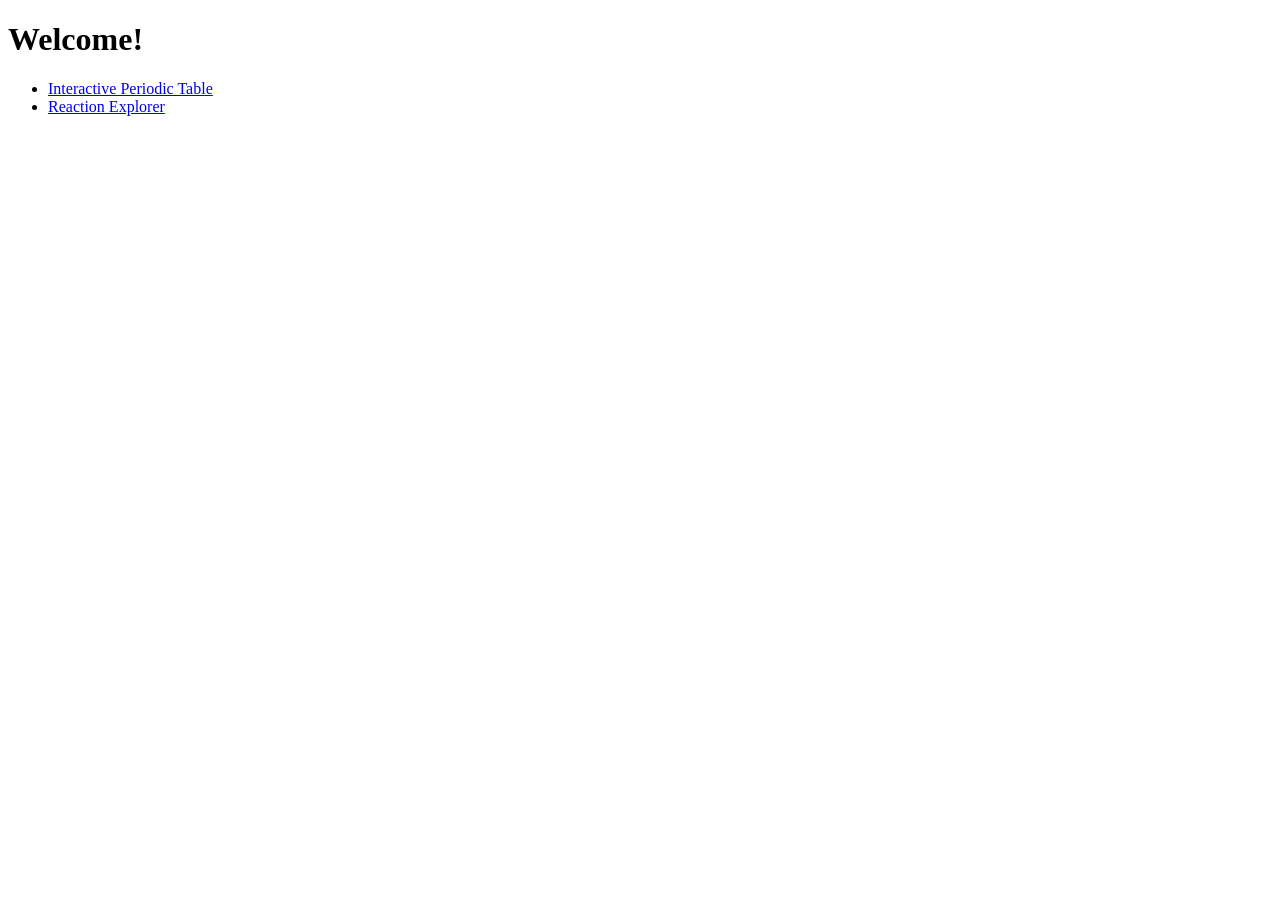
==== index.html @ 87962ce2 "Add initial index.html for chemistry projects" ====
<!DOCTYPE html>
<html>
<head>
    <title>My Chemistry Projects</title>
</head>
<body>
    <h1>Welcome!</h1>

    <ul>
        <li><a href="periodic-table.html">Interactive Periodic Table</a></li>
        <li><a href="reaction-explorer.html">Reaction Explorer</a></li>
    </ul>
</body>
</html>
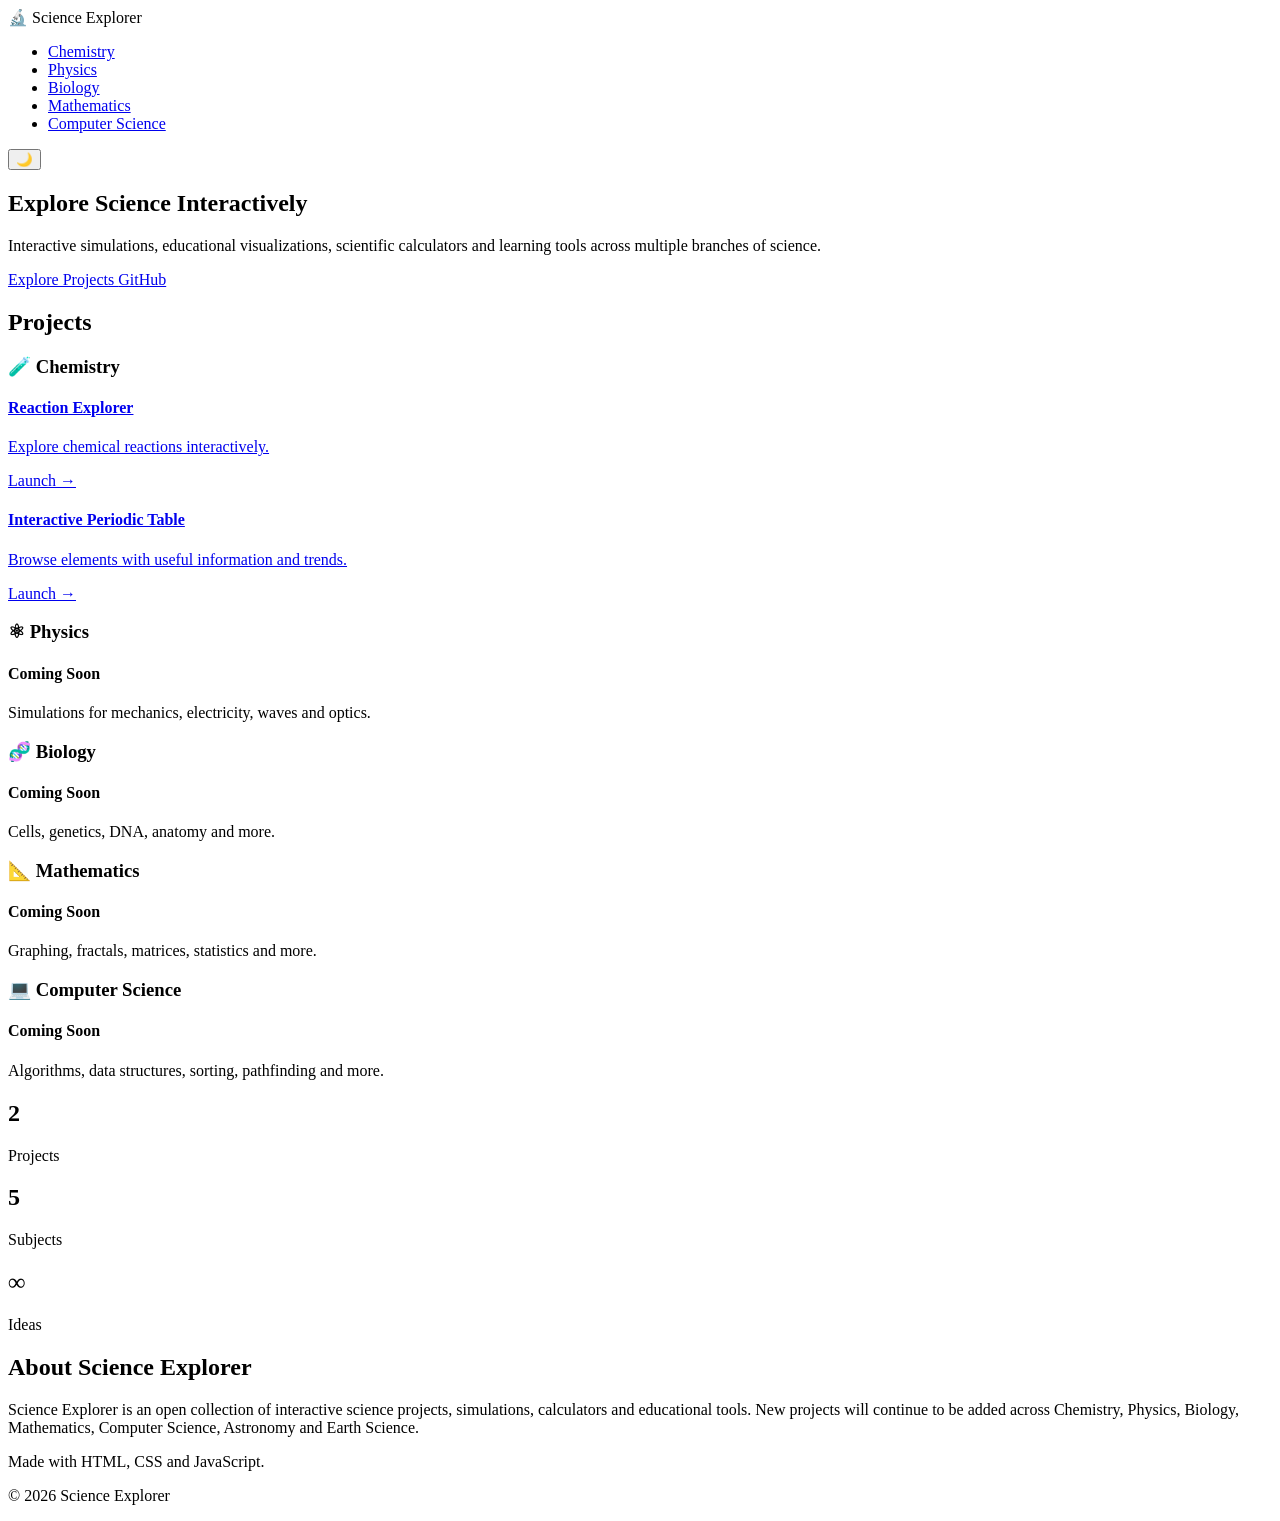
==== commit a5b5f5e4: "Revamp index.html for Science Explorer Updated the title, meta tags, and added navigation links for " ====
--- a/index.html
+++ b/index.html
@@ -1,14 +1,377 @@
 <!DOCTYPE html>
-<html>
+<html lang="en">
 <head>
-    <title>My Chemistry Projects</title>
+    <meta charset="UTF-8">
+    <meta name="viewport" content="width=device-width, initial-scale=1.0">
+
+    <title>Science Explorer</title>
+
+    <meta name="description"
+        content="Interactive science simulations, visualizations, calculators and educational tools covering Chemistry, Physics, Biology, Mathematics, Astronomy and Computer Science.">
+
+    <link rel="stylesheet" href="css/style.css">
+
+    <!-- Google Fonts -->
+    <link rel="preconnect" href="https://fonts.googleapis.com">
+    <link rel="preconnect" href="https://fonts.gstatic.com" crossorigin>
+
+    <link href="https://fonts.googleapis.com/css2?family=Inter:wght@300;400;500;600&family=Poppins:wght@500;600;700&display=swap" rel="stylesheet">
+
 </head>
+
 <body>
-    <h1>Welcome!</h1>
-
-    <ul>
-        <li><a href="periodic-table.html">Interactive Periodic Table</a></li>
-        <li><a href="reaction-explorer.html">Reaction Explorer</a></li>
-    </ul>
+
+<div class="background"></div>
+
+<header>
+
+<nav>
+
+<div class="logo">
+🔬 Science Explorer
+</div>
+
+<ul class="nav-links">
+
+<li><a href="#chemistry">Chemistry</a></li>
+<li><a href="#physics">Physics</a></li>
+<li><a href="#biology">Biology</a></li>
+<li><a href="#mathematics">Mathematics</a></li>
+<li><a href="#cs">Computer Science</a></li>
+
+</ul>
+
+<button id="theme-toggle">
+🌙
+</button>
+
+</nav>
+
+</header>
+
+<main>
+
+<section class="hero">
+
+<div class="glass hero-content">
+
+<h1>
+Explore Science Interactively
+</h1>
+
+<p>
+
+Interactive simulations, educational visualizations,
+scientific calculators and learning tools across multiple
+branches of science.
+
+</p>
+
+<div class="hero-buttons">
+
+<a href="#projects" class="primary-btn">
+Explore Projects
+</a>
+
+<a href="https://github.com/nullbeing72"
+class="secondary-btn"
+target="_blank">
+
+GitHub
+
+</a>
+
+</div>
+
+</div>
+
+</section>
+
+<section id="projects">
+
+<h2>
+Projects
+</h2>
+
+<!-- Chemistry -->
+
+<section id="chemistry">
+
+<h3>🧪 Chemistry</h3>
+
+<div class="card-grid">
+
+<a href="reaction-explorer.html" class="glass card">
+
+<h4>
+Reaction Explorer
+</h4>
+
+<p>
+
+Explore chemical reactions interactively.
+
+</p>
+
+<span>
+Launch →
+</span>
+
+</a>
+
+<a href="periodic-table.html" class="glass card">
+
+<h4>
+
+Interactive Periodic Table
+
+</h4>
+
+<p>
+
+Browse elements with useful information and trends.
+
+</p>
+
+<span>
+
+Launch →
+
+</span>
+
+</a>
+
+</div>
+
+</section>
+
+<!-- Physics -->
+
+<section id="physics">
+
+<h3>⚛ Physics</h3>
+
+<div class="card-grid">
+
+<div class="glass card coming-soon">
+
+<h4>
+
+Coming Soon
+
+</h4>
+
+<p>
+
+Simulations for mechanics,
+electricity,
+waves and optics.
+
+</p>
+
+</div>
+
+</div>
+
+</section>
+
+<!-- Biology -->
+
+<section id="biology">
+
+<h3>
+
+🧬 Biology
+
+</h3>
+
+<div class="card-grid">
+
+<div class="glass card coming-soon">
+
+<h4>
+
+Coming Soon
+
+</h4>
+
+<p>
+
+Cells, genetics,
+DNA,
+anatomy and more.
+
+</p>
+
+</div>
+
+</div>
+
+</section>
+
+<!-- Mathematics -->
+
+<section id="mathematics">
+
+<h3>
+
+📐 Mathematics
+
+</h3>
+
+<div class="card-grid">
+
+<div class="glass card coming-soon">
+
+<h4>
+
+Coming Soon
+
+</h4>
+
+<p>
+
+Graphing,
+fractals,
+matrices,
+statistics and more.
+
+</p>
+
+</div>
+
+</div>
+
+</section>
+
+<!-- Computer Science -->
+
+<section id="cs">
+
+<h3>
+
+💻 Computer Science
+
+</h3>
+
+<div class="card-grid">
+
+<div class="glass card coming-soon">
+
+<h4>
+
+Coming Soon
+
+</h4>
+
+<p>
+
+Algorithms,
+data structures,
+sorting,
+pathfinding and more.
+
+</p>
+
+</div>
+
+</div>
+
+</section>
+
+</section>
+
+<section class="stats">
+
+<div class="glass stat-card">
+
+<h2>
+
+2
+
+</h2>
+
+<p>
+
+Projects
+
+</p>
+
+</div>
+
+<div class="glass stat-card">
+
+<h2>
+
+5
+
+</h2>
+
+<p>
+
+Subjects
+
+</p>
+
+</div>
+
+<div class="glass stat-card">
+
+<h2>
+
+∞
+
+</h2>
+
+<p>
+
+Ideas
+
+</p>
+
+</div>
+
+</section>
+
+<section class="about glass">
+
+<h2>
+
+About Science Explorer
+
+</h2>
+
+<p>
+
+Science Explorer is an open collection of interactive
+science projects, simulations, calculators and educational
+tools. New projects will continue to be added across
+Chemistry, Physics, Biology, Mathematics, Computer Science,
+Astronomy and Earth Science.
+
+</p>
+
+</section>
+
+</main>
+
+<footer>
+
+<p>
+
+Made with HTML, CSS and JavaScript.
+
+</p>
+
+<p>
+
+© 2026 Science Explorer
+
+</p>
+
+</footer>
+
+<script src="js/script.js"></script>
+
 </body>
 </html>
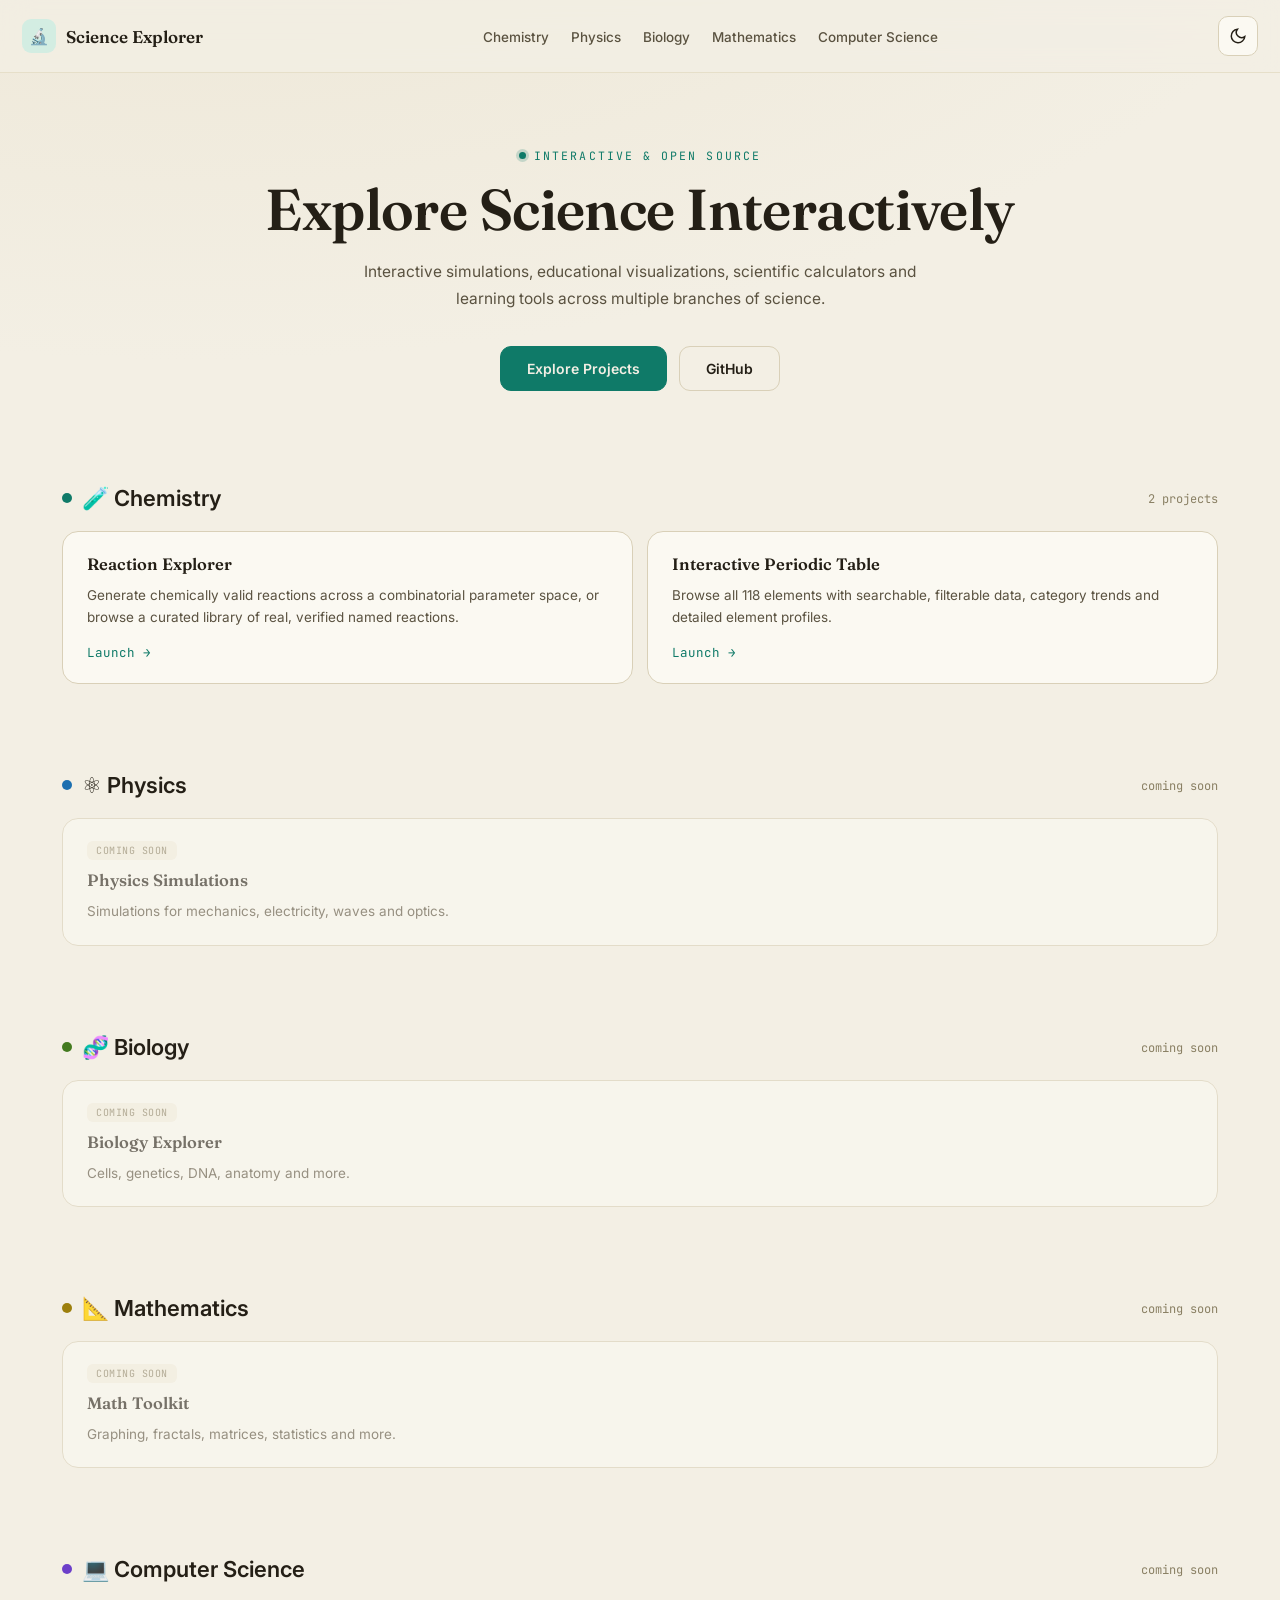
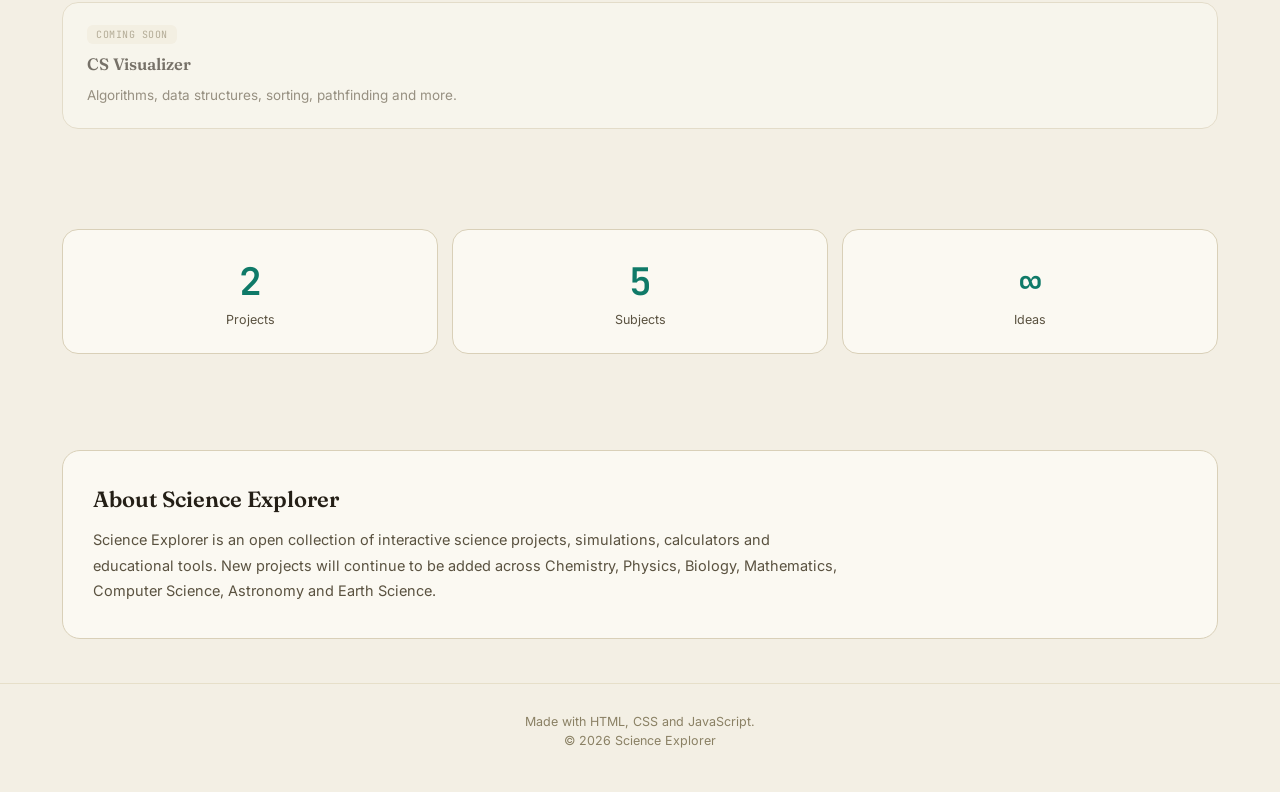
==== commit 2c4eac64: "Refactor index.html for improved layout and styling Updated HTML structure and styles for Science Ex" ====
--- a/index.html
+++ b/index.html
@@ -1,377 +1,316 @@
 <!DOCTYPE html>
 <html lang="en">
 <head>
-    <meta charset="UTF-8">
-    <meta name="viewport" content="width=device-width, initial-scale=1.0">
-
-    <title>Science Explorer</title>
-
-    <meta name="description"
-        content="Interactive science simulations, visualizations, calculators and educational tools covering Chemistry, Physics, Biology, Mathematics, Astronomy and Computer Science.">
-
-    <link rel="stylesheet" href="css/style.css">
-
-    <!-- Google Fonts -->
-    <link rel="preconnect" href="https://fonts.googleapis.com">
-    <link rel="preconnect" href="https://fonts.gstatic.com" crossorigin>
-
-    <link href="https://fonts.googleapis.com/css2?family=Inter:wght@300;400;500;600&family=Poppins:wght@500;600;700&display=swap" rel="stylesheet">
-
+<meta charset="UTF-8">
+<meta name="viewport" content="width=device-width, initial-scale=1.0">
+<title>Science Explorer</title>
+<meta name="description"
+  content="Interactive science simulations, visualizations, calculators and educational tools covering Chemistry, Physics, Biology, Mathematics, Astronomy and Computer Science.">
+<link rel="preconnect" href="https://fonts.googleapis.com">
+<link rel="preconnect" href="https://fonts.gstatic.com" crossorigin>
+<link href="https://fonts.googleapis.com/css2?family=Fraunces:ital,opsz,wght@0,9..144,400;0,9..144,600;0,9..144,700;1,9..144,500&family=Inter:wght@400;500;600;700&family=JetBrains+Mono:wght@400;500;600&display=swap" rel="stylesheet">
+<style>
+:root{
+  --bg:#0a0e14; --bg2:#0f1520; --panel:#121a26; --panel2:#161f2d;
+  --line:#233043; --line-soft:#1a2534;
+  --ink:#e8edf5; --ink-dim:#8fa1b8; --ink-faint:#5c6d84;
+  --accent:#5eead4; --accent-ink:#04241d;
+  --shadow: 0 24px 60px -20px rgba(0,0,0,.6);
+
+  --c-chem:#5eead4;    --c-chem-soft:#0f2e29;
+  --c-physics:#5eb3ff; --c-physics-soft:#182a3a;
+  --c-bio:#8ee06a;     --c-bio-soft:#1e2f18;
+  --c-math:#f5b942;    --c-math-soft:#332a13;
+  --c-cs:#c39bff;      --c-cs-soft:#271c3a;
+}
+html.light{
+  --bg:#f3efe4; --bg2:#ece5d3; --panel:#fbf9f2; --panel2:#f4efe1;
+  --line:#d9d0b8; --line-soft:#e6dfc9;
+  --ink:#241f16; --ink-dim:#5a5240; --ink-faint:#8a8064;
+  --accent:#0f7a68; --accent-ink:#f3efe4;
+  --shadow: 0 24px 50px -20px rgba(60,50,20,.25);
+
+  --c-chem:#0f7a68;    --c-chem-soft:#d3ede2;
+  --c-physics:#1c6fb0; --c-physics-soft:#d9e8f4;
+  --c-bio:#437a1f;     --c-bio-soft:#dfeecf;
+  --c-math:#9c7f0c;    --c-math-soft:#f0e7c4;
+  --c-cs:#6c3fc9;      --c-cs-soft:#e5dbf7;
+}
+*{box-sizing:border-box;}
+html,body{margin:0;padding:0;}
+body{
+  background: radial-gradient(ellipse 1200px 600px at 15% -10%, var(--bg2), transparent), var(--bg);
+  color:var(--ink); font-family:'Inter',system-ui,sans-serif; min-height:100vh;
+  transition:background .35s ease, color .35s ease;
+}
+.mono{font-family:'JetBrains Mono',monospace;}
+.display{font-family:'Fraunces',serif;}
+::selection{background:var(--accent);color:var(--accent-ink);}
+::-webkit-scrollbar{width:10px;height:10px;}
+::-webkit-scrollbar-track{background:transparent;}
+::-webkit-scrollbar-thumb{background:var(--line);border-radius:8px;}
+a{color:inherit;}
+
+/* ===== Top nav ===== */
+.topnav{
+  position:sticky; top:0; z-index:50; backdrop-filter:blur(14px); -webkit-backdrop-filter:blur(14px);
+  border-bottom:1px solid var(--line-soft); background:color-mix(in srgb, var(--bg) 78%, transparent);
+}
+.topnav-inner{
+  max-width:1400px; margin:0 auto; padding:16px 22px; display:flex; align-items:center;
+  justify-content:space-between; gap:16px; flex-wrap:wrap;
+}
+.brand{display:flex; align-items:center; gap:10px; text-decoration:none;}
+.brand-mark{
+  width:34px;height:34px;border-radius:9px; display:flex; align-items:center; justify-content:center;
+  background:var(--c-chem-soft); font-size:16px;
+}
+.brand-name{font-family:'Fraunces',serif; font-weight:600; font-size:17px; color:var(--ink);}
+.nav-links{display:flex; gap:22px; list-style:none; margin:0; padding:0;}
+.nav-links a{
+  text-decoration:none; color:var(--ink-dim); font-size:13.5px; font-weight:500;
+  transition:color .2s;
+}
+.nav-links a:hover{color:var(--ink);}
+.icon-btn{
+  width:40px;height:40px;border-radius:10px;border:1px solid var(--line); background:var(--panel);
+  color:var(--ink); display:flex; align-items:center; justify-content:center; cursor:pointer;
+  transition:border-color .2s, transform .15s;
+}
+.icon-btn:hover{border-color:var(--accent); transform:translateY(-1px);}
+
+/* ===== Shared shell ===== */
+.app{max-width:1200px;margin:0 auto;padding:0 22px;}
+
+/* ===== Hero ===== */
+.hero{padding:70px 0 50px; text-align:center;}
+.eyebrow{
+  font-family:'JetBrains Mono',monospace; font-size:11.5px; letter-spacing:.18em; text-transform:uppercase;
+  color:var(--accent); display:inline-flex; align-items:center; gap:8px; justify-content:center; margin-bottom:16px;
+}
+.eyebrow::before{content:'';width:7px;height:7px;border-radius:50%;background:var(--accent);box-shadow:0 0 0 3px color-mix(in srgb, var(--accent) 20%, transparent);}
+.hero h1.display{
+  font-size:clamp(2.4rem,5.5vw,3.6rem); font-weight:600; letter-spacing:-.01em; line-height:1.08; margin:0 0 18px;
+}
+.hero-sub{
+  color:var(--ink-dim); font-size:15.5px; line-height:1.7; max-width:600px; margin:0 auto 34px;
+}
+.hero-buttons{display:flex; justify-content:center; gap:12px; flex-wrap:wrap;}
+.btn{
+  text-decoration:none; padding:13px 26px; border-radius:11px; font-weight:600; font-size:14px;
+  border:1px solid var(--accent); background:var(--accent); color:var(--accent-ink); transition:opacity .15s, transform .15s;
+  display:inline-block;
+}
+.btn:hover{opacity:.88; transform:translateY(-2px);}
+.btn.secondary{background:transparent; color:var(--ink); border-color:var(--line);}
+.btn.secondary:hover{border-color:var(--accent); opacity:1;}
+
+/* ===== Sections ===== */
+section{padding:44px 0;}
+.section-head{display:flex; align-items:baseline; justify-content:space-between; gap:16px; margin-bottom:20px; flex-wrap:wrap;}
+.subject-title{display:flex; align-items:center; gap:10px; font-size:22px; font-weight:600; margin:0;}
+.subject-title .dot{width:10px;height:10px;border-radius:50%; flex:none;}
+.subject-count{font-family:'JetBrains Mono',monospace; font-size:12px; color:var(--ink-faint);}
+
+/* ===== Cards ===== */
+.card-grid{display:grid; grid-template-columns:repeat(auto-fit,minmax(260px,1fr)); gap:14px;}
+.card{
+  background:var(--panel); border:1px solid var(--line); border-radius:16px; padding:22px 24px;
+  text-decoration:none; color:var(--ink); transition:transform .15s ease, border-color .15s ease, box-shadow .15s ease;
+  display:flex; flex-direction:column; gap:10px; position:relative; overflow:hidden;
+}
+.card::before{content:'';position:absolute; inset:0; opacity:0; background:var(--card-color,var(--accent)); transition:opacity .15s ease;}
+.card:hover{transform:translateY(-4px); box-shadow:var(--shadow); border-color:var(--card-color,var(--accent));}
+.card:hover::before{opacity:.05;}
+.card h4{margin:0; font-size:16.5px; font-family:'Fraunces',serif; font-weight:600; position:relative;}
+.card p{margin:0; font-size:13.5px; line-height:1.65; color:var(--ink-dim); position:relative;}
+.card span.launch{
+  margin-top:6px; font-size:12.5px; font-family:'JetBrains Mono',monospace; color:var(--card-color,var(--accent));
+  position:relative;
+}
+.card.coming-soon{cursor:default; opacity:.6;}
+.card.coming-soon:hover{transform:none; box-shadow:none; border-color:var(--line);}
+.card.coming-soon .badge{
+  align-self:flex-start; font-size:10px; font-family:'JetBrains Mono',monospace; padding:3px 9px; border-radius:6px;
+  background:var(--panel2); color:var(--ink-faint); text-transform:uppercase; letter-spacing:.05em; position:relative;
+}
+
+/* ===== Stats ===== */
+.stats-row{display:grid; grid-template-columns:repeat(auto-fit,minmax(150px,1fr)); gap:14px; margin:12px 0 8px;}
+.stat-card{background:var(--panel); border:1px solid var(--line); border-radius:16px; padding:26px 20px; text-align:center;}
+.stat-num{font-family:'JetBrains Mono',monospace; font-size:38px; font-weight:600; color:var(--accent); letter-spacing:-.02em;}
+.stat-label{color:var(--ink-dim); font-size:12.5px; margin-top:6px;}
+
+/* ===== About ===== */
+.about-card{background:var(--panel); border:1px solid var(--line); border-radius:18px; padding:34px 30px;}
+.about-card h2{margin:0 0 14px; font-size:22px; font-weight:600;}
+.about-card p{margin:0; color:var(--ink-dim); font-size:14.5px; line-height:1.75; max-width:760px;}
+
+/* ===== Footer ===== */
+footer{border-top:1px solid var(--line-soft); padding:26px 0 40px; text-align:center;}
+footer p{margin:4px 0; color:var(--ink-faint); font-size:12.5px;}
+
+@media(max-width:640px){
+  .nav-links{display:none;}
+  .hero{padding:46px 0 34px;}
+}
+</style>
 </head>
-
 <body>
 
-<div class="background"></div>
-
-<header>
-
-<nav>
-
-<div class="logo">
-🔬 Science Explorer
+<div class="topnav">
+  <div class="topnav-inner">
+    <a href="#" class="brand">
+      <div class="brand-mark">🔬</div>
+      <div class="brand-name">Science Explorer</div>
+    </a>
+    <ul class="nav-links">
+      <li><a href="#chemistry">Chemistry</a></li>
+      <li><a href="#physics">Physics</a></li>
+      <li><a href="#biology">Biology</a></li>
+      <li><a href="#mathematics">Mathematics</a></li>
+      <li><a href="#cs">Computer Science</a></li>
+    </ul>
+    <button class="icon-btn" id="themeToggle" title="Toggle dark / light mode"></button>
+  </div>
 </div>
 
-<ul class="nav-links">
-
-<li><a href="#chemistry">Chemistry</a></li>
-<li><a href="#physics">Physics</a></li>
-<li><a href="#biology">Biology</a></li>
-<li><a href="#mathematics">Mathematics</a></li>
-<li><a href="#cs">Computer Science</a></li>
-
-</ul>
-
-<button id="theme-toggle">
-🌙
-</button>
-
-</nav>
-
-</header>
-
-<main>
-
-<section class="hero">
-
-<div class="glass hero-content">
-
-<h1>
-Explore Science Interactively
-</h1>
-
-<p>
-
-Interactive simulations, educational visualizations,
-scientific calculators and learning tools across multiple
-branches of science.
-
-</p>
-
-<div class="hero-buttons">
-
-<a href="#projects" class="primary-btn">
-Explore Projects
-</a>
-
-<a href="https://github.com/nullbeing72"
-class="secondary-btn"
-target="_blank">
-
-GitHub
-
-</a>
+<div class="app">
+
+  <section class="hero">
+    <div class="eyebrow">Interactive &amp; Open Source</div>
+    <h1 class="display">Explore Science Interactively</h1>
+    <p class="hero-sub">Interactive simulations, educational visualizations, scientific calculators and learning tools across multiple branches of science.</p>
+    <div class="hero-buttons">
+      <a href="#projects" class="btn">Explore Projects</a>
+      <a href="https://github.com/nullbeing72" class="btn secondary" target="_blank" rel="noopener">GitHub</a>
+    </div>
+  </section>
+
+  <div id="projects">
+
+    <section id="chemistry">
+      <div class="section-head">
+        <h3 class="subject-title"><span class="dot" style="background:var(--c-chem)"></span>🧪 Chemistry</h3>
+        <span class="subject-count">2 projects</span>
+      </div>
+      <div class="card-grid">
+        <a href="reaction-explorer.html" class="card" style="--card-color:var(--c-chem)">
+          <h4>Reaction Explorer</h4>
+          <p>Generate chemically valid reactions across a combinatorial parameter space, or browse a curated library of real, verified named reactions.</p>
+          <span class="launch">Launch →</span>
+        </a>
+        <a href="periodic-table.html" class="card" style="--card-color:var(--c-chem)">
+          <h4>Interactive Periodic Table</h4>
+          <p>Browse all 118 elements with searchable, filterable data, category trends and detailed element profiles.</p>
+          <span class="launch">Launch →</span>
+        </a>
+      </div>
+    </section>
+
+    <section id="physics">
+      <div class="section-head">
+        <h3 class="subject-title"><span class="dot" style="background:var(--c-physics)"></span>⚛ Physics</h3>
+        <span class="subject-count">coming soon</span>
+      </div>
+      <div class="card-grid">
+        <div class="card coming-soon" style="--card-color:var(--c-physics)">
+          <span class="badge">Coming Soon</span>
+          <h4>Physics Simulations</h4>
+          <p>Simulations for mechanics, electricity, waves and optics.</p>
+        </div>
+      </div>
+    </section>
+
+    <section id="biology">
+      <div class="section-head">
+        <h3 class="subject-title"><span class="dot" style="background:var(--c-bio)"></span>🧬 Biology</h3>
+        <span class="subject-count">coming soon</span>
+      </div>
+      <div class="card-grid">
+        <div class="card coming-soon" style="--card-color:var(--c-bio)">
+          <span class="badge">Coming Soon</span>
+          <h4>Biology Explorer</h4>
+          <p>Cells, genetics, DNA, anatomy and more.</p>
+        </div>
+      </div>
+    </section>
+
+    <section id="mathematics">
+      <div class="section-head">
+        <h3 class="subject-title"><span class="dot" style="background:var(--c-math)"></span>📐 Mathematics</h3>
+        <span class="subject-count">coming soon</span>
+      </div>
+      <div class="card-grid">
+        <div class="card coming-soon" style="--card-color:var(--c-math)">
+          <span class="badge">Coming Soon</span>
+          <h4>Math Toolkit</h4>
+          <p>Graphing, fractals, matrices, statistics and more.</p>
+        </div>
+      </div>
+    </section>
+
+    <section id="cs">
+      <div class="section-head">
+        <h3 class="subject-title"><span class="dot" style="background:var(--c-cs)"></span>💻 Computer Science</h3>
+        <span class="subject-count">coming soon</span>
+      </div>
+      <div class="card-grid">
+        <div class="card coming-soon" style="--card-color:var(--c-cs)">
+          <span class="badge">Coming Soon</span>
+          <h4>CS Visualizer</h4>
+          <p>Algorithms, data structures, sorting, pathfinding and more.</p>
+        </div>
+      </div>
+    </section>
+
+  </div>
+
+  <section class="stats">
+    <div class="stats-row">
+      <div class="stat-card">
+        <div class="stat-num">2</div>
+        <div class="stat-label">Projects</div>
+      </div>
+      <div class="stat-card">
+        <div class="stat-num">5</div>
+        <div class="stat-label">Subjects</div>
+      </div>
+      <div class="stat-card">
+        <div class="stat-num mono">∞</div>
+        <div class="stat-label">Ideas</div>
+      </div>
+    </div>
+  </section>
+
+  <section class="about">
+    <div class="about-card">
+      <h2 class="display">About Science Explorer</h2>
+      <p>Science Explorer is an open collection of interactive science projects, simulations, calculators and educational tools. New projects will continue to be added across Chemistry, Physics, Biology, Mathematics, Computer Science, Astronomy and Earth Science.</p>
+    </div>
+  </section>
 
 </div>
 
-</div>
-
-</section>
-
-<section id="projects">
-
-<h2>
-Projects
-</h2>
-
-<!-- Chemistry -->
-
-<section id="chemistry">
-
-<h3>🧪 Chemistry</h3>
-
-<div class="card-grid">
-
-<a href="reaction-explorer.html" class="glass card">
-
-<h4>
-Reaction Explorer
-</h4>
-
-<p>
-
-Explore chemical reactions interactively.
-
-</p>
-
-<span>
-Launch →
-</span>
-
-</a>
-
-<a href="periodic-table.html" class="glass card">
-
-<h4>
-
-Interactive Periodic Table
-
-</h4>
-
-<p>
-
-Browse elements with useful information and trends.
-
-</p>
-
-<span>
-
-Launch →
-
-</span>
-
-</a>
-
-</div>
-
-</section>
-
-<!-- Physics -->
-
-<section id="physics">
-
-<h3>⚛ Physics</h3>
-
-<div class="card-grid">
-
-<div class="glass card coming-soon">
-
-<h4>
-
-Coming Soon
-
-</h4>
-
-<p>
-
-Simulations for mechanics,
-electricity,
-waves and optics.
-
-</p>
-
-</div>
-
-</div>
-
-</section>
-
-<!-- Biology -->
-
-<section id="biology">
-
-<h3>
-
-🧬 Biology
-
-</h3>
-
-<div class="card-grid">
-
-<div class="glass card coming-soon">
-
-<h4>
-
-Coming Soon
-
-</h4>
-
-<p>
-
-Cells, genetics,
-DNA,
-anatomy and more.
-
-</p>
-
-</div>
-
-</div>
-
-</section>
-
-<!-- Mathematics -->
-
-<section id="mathematics">
-
-<h3>
-
-📐 Mathematics
-
-</h3>
-
-<div class="card-grid">
-
-<div class="glass card coming-soon">
-
-<h4>
-
-Coming Soon
-
-</h4>
-
-<p>
-
-Graphing,
-fractals,
-matrices,
-statistics and more.
-
-</p>
-
-</div>
-
-</div>
-
-</section>
-
-<!-- Computer Science -->
-
-<section id="cs">
-
-<h3>
-
-💻 Computer Science
-
-</h3>
-
-<div class="card-grid">
-
-<div class="glass card coming-soon">
-
-<h4>
-
-Coming Soon
-
-</h4>
-
-<p>
-
-Algorithms,
-data structures,
-sorting,
-pathfinding and more.
-
-</p>
-
-</div>
-
-</div>
-
-</section>
-
-</section>
-
-<section class="stats">
-
-<div class="glass stat-card">
-
-<h2>
-
-2
-
-</h2>
-
-<p>
-
-Projects
-
-</p>
-
-</div>
-
-<div class="glass stat-card">
-
-<h2>
-
-5
-
-</h2>
-
-<p>
-
-Subjects
-
-</p>
-
-</div>
-
-<div class="glass stat-card">
-
-<h2>
-
-∞
-
-</h2>
-
-<p>
-
-Ideas
-
-</p>
-
-</div>
-
-</section>
-
-<section class="about glass">
-
-<h2>
-
-About Science Explorer
-
-</h2>
-
-<p>
-
-Science Explorer is an open collection of interactive
-science projects, simulations, calculators and educational
-tools. New projects will continue to be added across
-Chemistry, Physics, Biology, Mathematics, Computer Science,
-Astronomy and Earth Science.
-
-</p>
-
-</section>
-
-</main>
-
 <footer>
-
-<p>
-
-Made with HTML, CSS and JavaScript.
-
-</p>
-
-<p>
-
-© 2026 Science Explorer
-
-</p>
-
+  <p>Made with HTML, CSS and JavaScript.</p>
+  <p>© 2026 Science Explorer</p>
 </footer>
 
-<script src="js/script.js"></script>
+<script>
+(function(){
+"use strict";
+const root = document.documentElement;
+const themeBtn = document.getElementById('themeToggle');
+function iconMoon(){return '<svg width="18" height="18" viewBox="0 0 24 24" fill="none" stroke="currentColor" stroke-width="2"><path d="M21 12.79A9 9 0 1 1 11.21 3 7 7 0 0 0 21 12.79z"/></svg>';}
+function iconSun(){return '<svg width="18" height="18" viewBox="0 0 24 24" fill="none" stroke="currentColor" stroke-width="2"><circle cx="12" cy="12" r="4"/><path d="M12 2v2M12 20v2M4.93 4.93l1.41 1.41M17.66 17.66l1.41 1.41M2 12h2M20 12h2M6.34 17.66l-1.41 1.41M19.07 4.93l-1.41 1.41"/></svg>';}
+let theme='dark';
+try{ theme = (window.matchMedia && window.matchMedia('(prefers-color-scheme: light)').matches) ? 'light' : 'dark'; }catch(e){}
+function applyTheme(){ if(theme==='light'){root.classList.add('light'); themeBtn.innerHTML=iconMoon();} else {root.classList.remove('light'); themeBtn.innerHTML=iconSun();} }
+applyTheme();
+themeBtn.addEventListener('click', ()=>{ theme = theme==='dark'?'light':'dark'; applyTheme(); });
+})();
+</script>
 
 </body>
 </html>
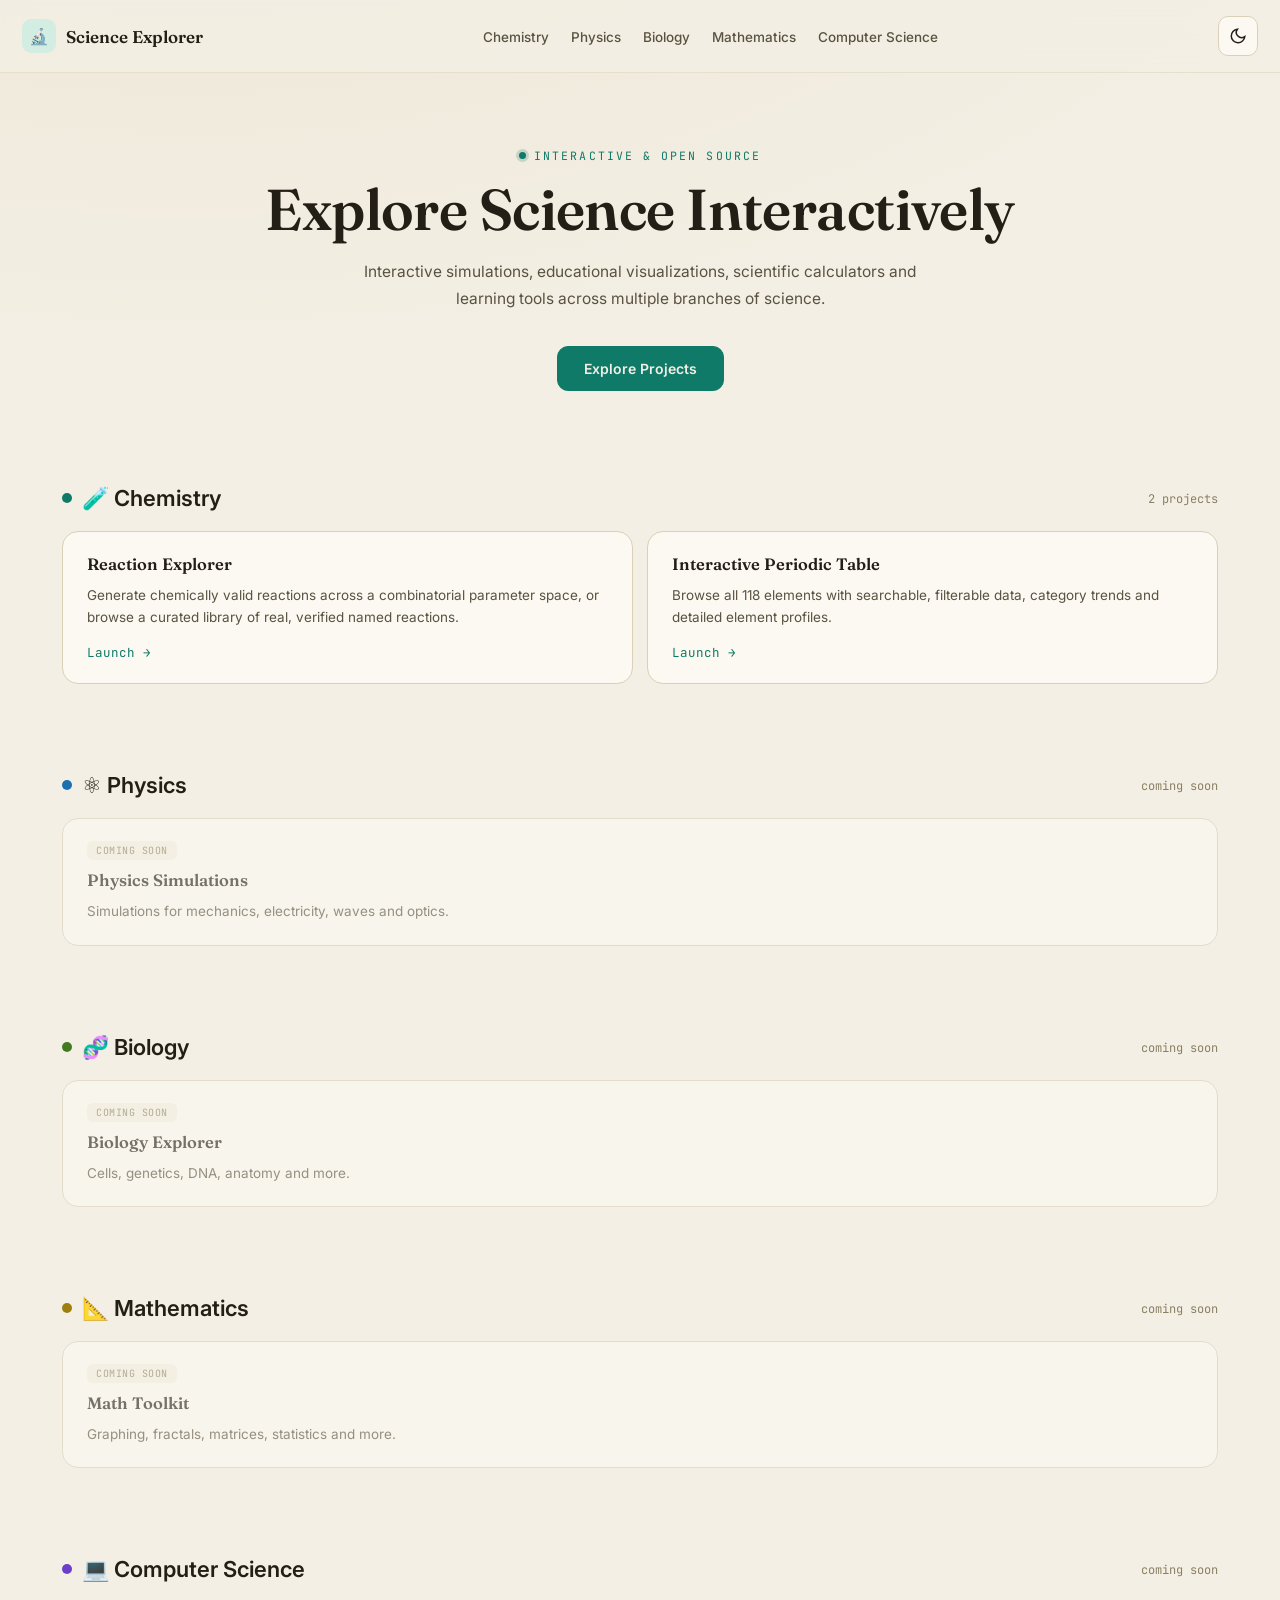
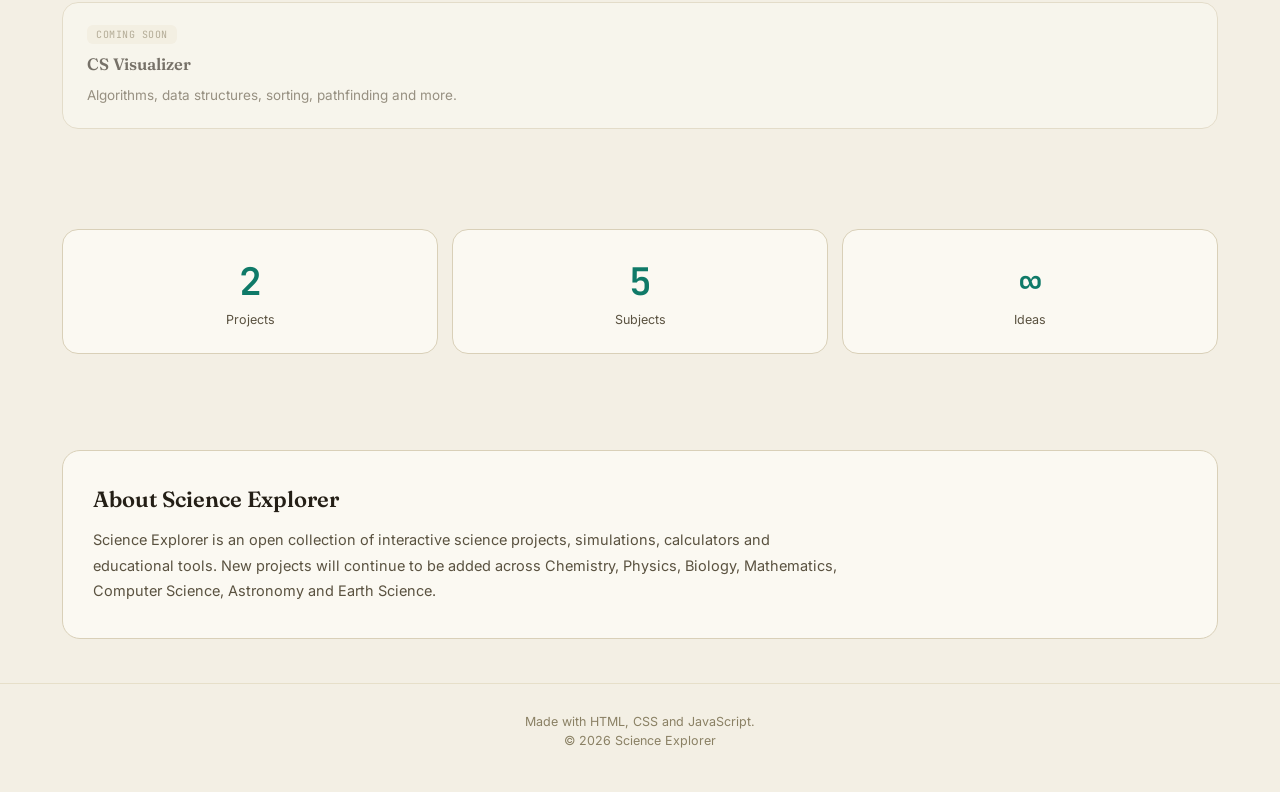
==== commit b4764bc5: "Update index.html" ====
--- a/index.html
+++ b/index.html
@@ -183,7 +183,6 @@
     <p class="hero-sub">Interactive simulations, educational visualizations, scientific calculators and learning tools across multiple branches of science.</p>
     <div class="hero-buttons">
       <a href="#projects" class="btn">Explore Projects</a>
-      <a href="https://github.com/nullbeing72" class="btn secondary" target="_blank" rel="noopener">GitHub</a>
     </div>
   </section>
 
